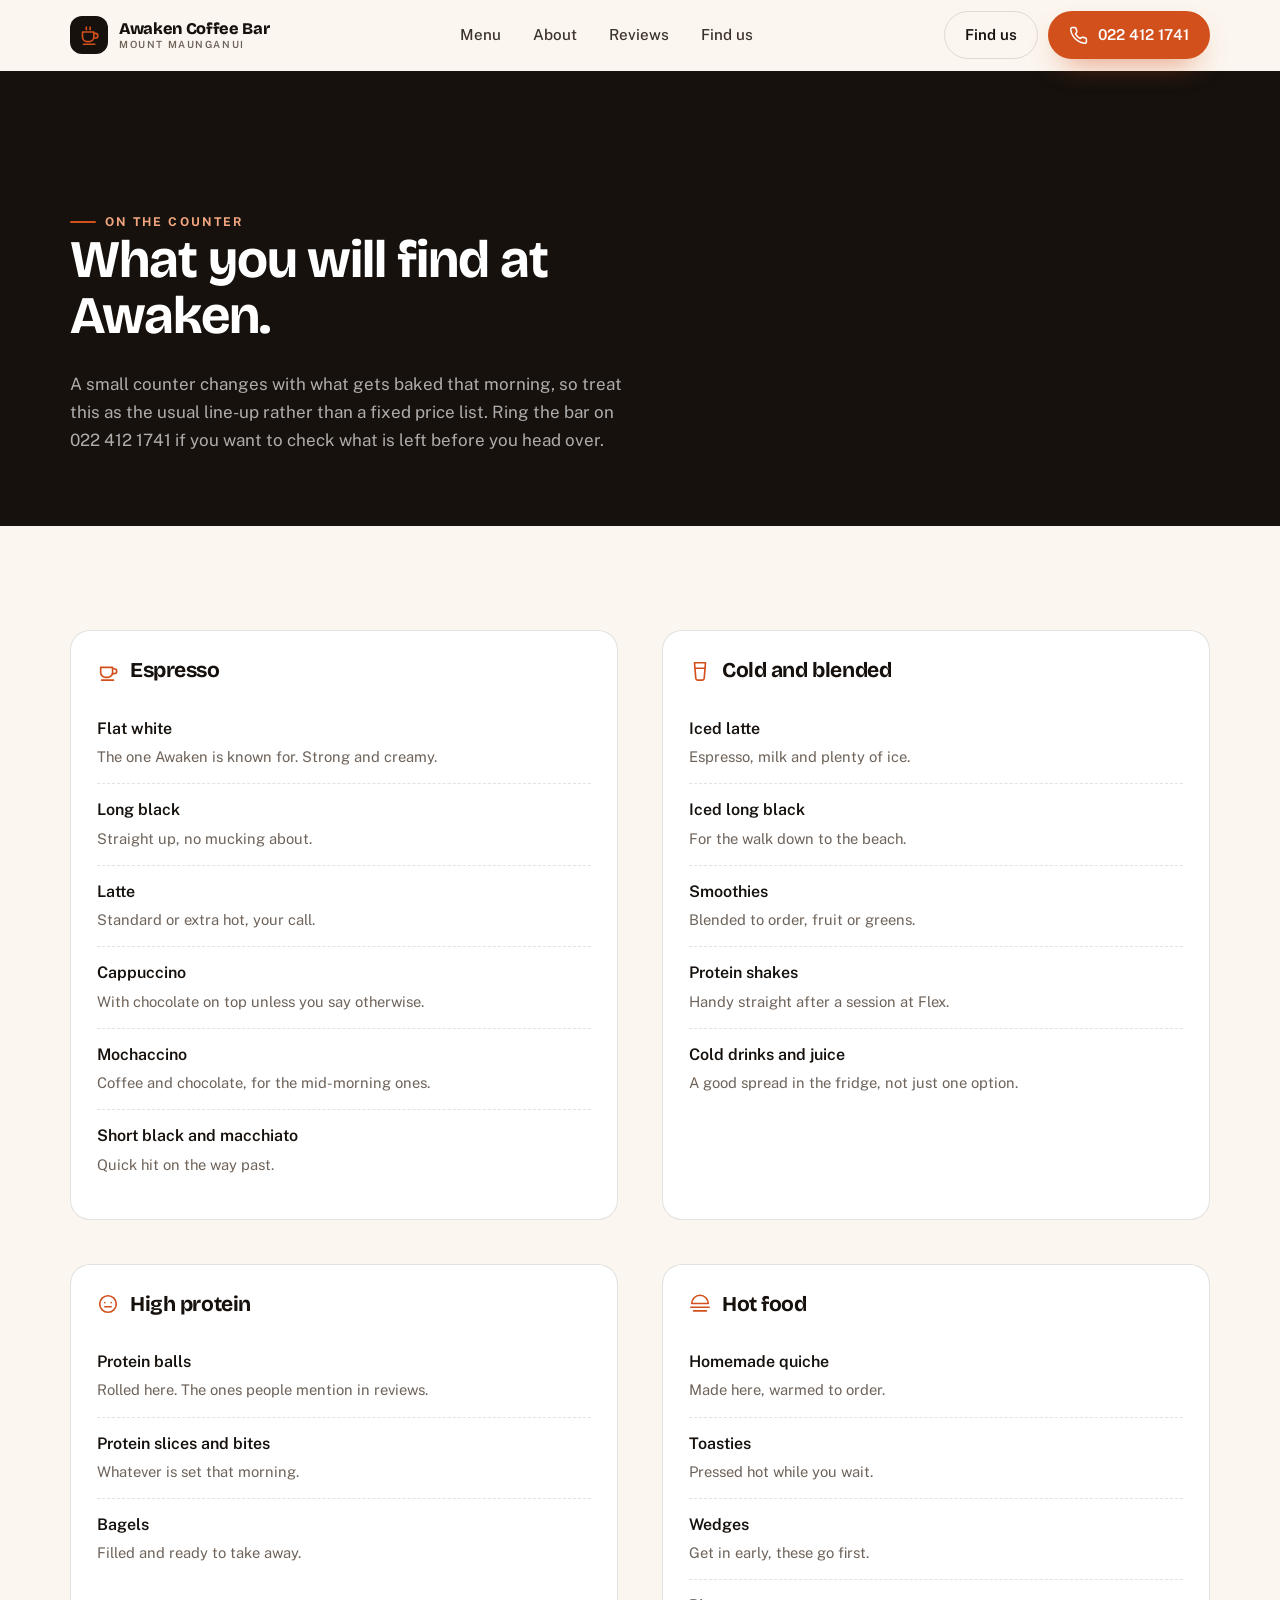
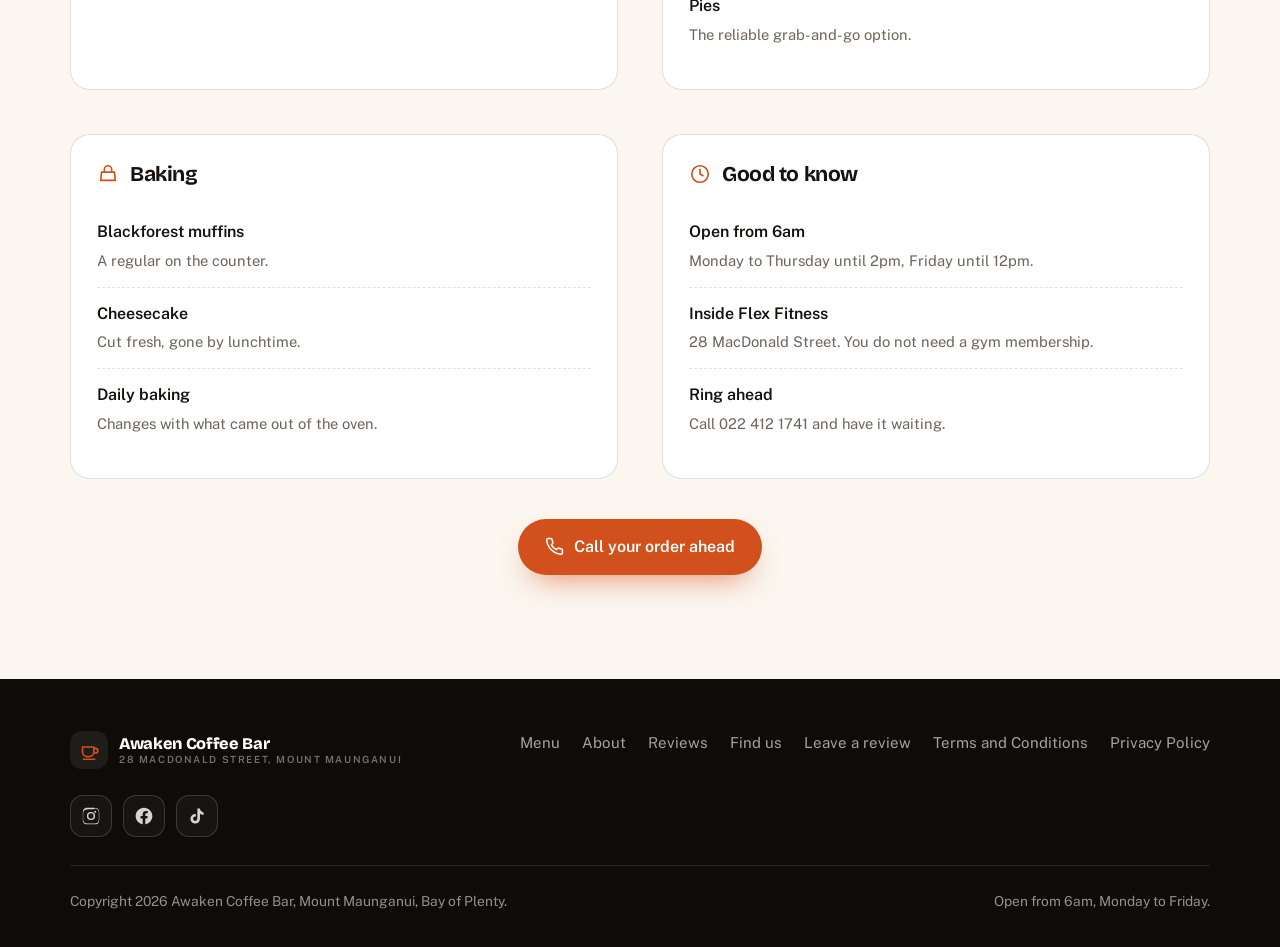
==== menu.html @ 88e91563 "Initial build: Awaken Coffee Bar" ====
<!DOCTYPE html>
<html lang="en-NZ">
<head>
<meta charset="utf-8">
<meta name="viewport" content="width=device-width, initial-scale=1">
<title>Menu | Awaken Coffee Bar, Mount Maunganui</title>
<meta name="description" content="What is on the counter at Awaken Coffee Bar, 28 MacDonald Street, Mount Maunganui. Coffee, cold drinks, smoothies, protein balls, quiche and baking made in-house.">
<meta name="theme-color" content="#16110D">

<meta property="og:type" content="website">
<meta property="og:title" content="Menu | Awaken Coffee Bar, Mount Maunganui">
<meta property="og:description" content="Coffee, cold drinks, smoothies, protein balls, quiche and baking made in-house. Open from 6am weekdays.">
<meta property="og:image" content="https://images.unsplash.com/photo-1442512595331-e89e73853f31?auto=format&fit=crop&w=1200&q=80">

<link rel="icon" href="data:image/svg+xml,%3Csvg xmlns='http://www.w3.org/2000/svg' viewBox='0 0 64 64'%3E%3Crect width='64' height='64' rx='16' fill='%2316110D'/%3E%3Cpath d='M16 24h26v12a11 11 0 0 1-11 11h-4a11 11 0 0 1-11-11V24Zm26 3h4a5 5 0 0 1 0 10h-4M18 54h26' fill='none' stroke='%23D2501C' stroke-width='4' stroke-linecap='round' stroke-linejoin='round'/%3E%3C/svg%3E">
<link rel="preconnect" href="https://fonts.googleapis.com">
<link rel="preconnect" href="https://fonts.gstatic.com" crossorigin>
<link href="https://fonts.googleapis.com/css2?family=Bricolage+Grotesque:opsz,wght@12..96,400;12..96,600;12..96,700;12..96,800&family=Public+Sans:wght@400;500;600;700&display=swap" rel="stylesheet">
<link rel="stylesheet" href="assets/styles.css">
<noscript><style>#intro{display:none !important;}.rv{opacity:1 !important;transform:none !important;}</style></noscript>
</head>
<body>

<div id="intro"><div class="intro-mark">Awaken <span>Coffee Bar</span><small>The counter</small></div></div>

<header class="nav">
  <div class="wrap nav-in">
    <a class="brand" href="index.html" aria-label="Awaken Coffee Bar home">
      <span class="brand-dot" aria-hidden="true">
        <svg viewBox="0 0 24 24" fill="none" stroke="currentColor" stroke-width="1.9" stroke-linecap="round" stroke-linejoin="round"><path d="M4 8h13v5.5A5.5 5.5 0 0 1 11.5 19h-2A5.5 5.5 0 0 1 4 13.5V8Z"/><path d="M17 9.5h1.8a2.7 2.7 0 0 1 0 5.4H17"/><path d="M5 22h13"/><path d="M8.5 2.5c-.8 1 0 1.9 0 2.9"/><path d="M12.8 2.5c-.8 1 0 1.9 0 2.9"/></svg>
      </span>
      <span class="brand-txt">Awaken Coffee Bar<small>Mount Maunganui</small></span>
    </a>
    <nav class="nav-links" aria-label="Primary">
      <a href="index.html#menu">Menu</a>
      <a href="index.html#about">About</a>
      <a href="index.html#reviews">Reviews</a>
      <a href="index.html#find-us">Find us</a>
    </nav>
    <div class="nav-cta">
      <a class="btn btn-ghost" href="index.html#find-us">Find us</a>
      <a class="btn btn-primary" href="tel:+64224121741">
        <svg viewBox="0 0 24 24" fill="none" stroke="currentColor" stroke-width="1.9" stroke-linecap="round" stroke-linejoin="round" aria-hidden="true"><path d="M22 16.9v3a2 2 0 0 1-2.2 2 19.8 19.8 0 0 1-8.6-3.1 19.5 19.5 0 0 1-6-6A19.8 19.8 0 0 1 2.1 4.2 2 2 0 0 1 4.1 2h3a2 2 0 0 1 2 1.7c.1 1 .4 1.9.7 2.8a2 2 0 0 1-.5 2.1L8.1 9.9a16 16 0 0 0 6 6l1.3-1.2a2 2 0 0 1 2.1-.5c.9.3 1.8.6 2.8.7a2 2 0 0 1 1.7 2Z"/></svg>
        022 412 1741
      </a>
      <button class="burger" aria-label="Open menu" aria-expanded="false">
        <svg viewBox="0 0 24 24" fill="none" stroke="currentColor" stroke-width="2" stroke-linecap="round" aria-hidden="true"><path d="M4 7h16M4 12h16M4 17h16"/></svg>
      </button>
    </div>
  </div>
  <div class="mobile-menu">
    <ul>
      <li><a href="index.html#menu">Menu</a></li>
      <li><a href="index.html#about">About Awaken</a></li>
      <li><a href="index.html#reviews">Google reviews</a></li>
      <li><a href="index.html#find-us">Find us</a></li>
      <li><a href="tel:+64224121741">Call 022 412 1741</a></li>
    </ul>
  </div>
</header>

<section class="page-head">
  <div class="wrap">
    <p class="eyebrow" style="color:#F0A57F;">On the counter</p>
    <h1>What you will find at Awaken.</h1>
    <p>A small counter changes with what gets baked that morning, so treat this as the usual line-up rather than a fixed price list. Ring the bar on 022 412 1741 if you want to check what is left before you head over.</p>
  </div>
</section>

<section class="band-bone">
  <div class="wrap">
    <div class="menu-groups">

      <div class="menu-group rv">
        <h3>
          <svg viewBox="0 0 24 24" fill="none" stroke="currentColor" stroke-width="1.8" stroke-linecap="round" stroke-linejoin="round" aria-hidden="true"><path d="M4 8h13v5.5A5.5 5.5 0 0 1 11.5 19h-2A5.5 5.5 0 0 1 4 13.5V8Z"/><path d="M17 9.5h1.8a2.7 2.7 0 0 1 0 5.4H17"/><path d="M5 22h13"/></svg>
          Espresso
        </h3>
        <ul class="menu-list">
          <li><strong>Flat white</strong><span>The one Awaken is known for. Strong and creamy.</span></li>
          <li><strong>Long black</strong><span>Straight up, no mucking about.</span></li>
          <li><strong>Latte</strong><span>Standard or extra hot, your call.</span></li>
          <li><strong>Cappuccino</strong><span>With chocolate on top unless you say otherwise.</span></li>
          <li><strong>Mochaccino</strong><span>Coffee and chocolate, for the mid-morning ones.</span></li>
          <li><strong>Short black and macchiato</strong><span>Quick hit on the way past.</span></li>
        </ul>
      </div>

      <div class="menu-group rv">
        <h3>
          <svg viewBox="0 0 24 24" fill="none" stroke="currentColor" stroke-width="1.8" stroke-linecap="round" stroke-linejoin="round" aria-hidden="true"><path d="M6 3h12l-1.4 17a2 2 0 0 1-2 1.9h-5.2a2 2 0 0 1-2-1.9L6 3Z"/><path d="M6.6 9h10.8"/></svg>
          Cold and blended
        </h3>
        <ul class="menu-list">
          <li><strong>Iced latte</strong><span>Espresso, milk and plenty of ice.</span></li>
          <li><strong>Iced long black</strong><span>For the walk down to the beach.</span></li>
          <li><strong>Smoothies</strong><span>Blended to order, fruit or greens.</span></li>
          <li><strong>Protein shakes</strong><span>Handy straight after a session at Flex.</span></li>
          <li><strong>Cold drinks and juice</strong><span>A good spread in the fridge, not just one option.</span></li>
        </ul>
      </div>

      <div class="menu-group rv">
        <h3>
          <svg viewBox="0 0 24 24" fill="none" stroke="currentColor" stroke-width="1.8" stroke-linecap="round" stroke-linejoin="round" aria-hidden="true"><circle cx="12" cy="12" r="9"/><path d="M8.5 10.5h.01M15.5 10.5h.01M8.5 15h7"/></svg>
          High protein
        </h3>
        <ul class="menu-list">
          <li><strong>Protein balls</strong><span>Rolled here. The ones people mention in reviews.</span></li>
          <li><strong>Protein slices and bites</strong><span>Whatever is set that morning.</span></li>
          <li><strong>Bagels</strong><span>Filled and ready to take away.</span></li>
        </ul>
      </div>

      <div class="menu-group rv">
        <h3>
          <svg viewBox="0 0 24 24" fill="none" stroke="currentColor" stroke-width="1.8" stroke-linecap="round" stroke-linejoin="round" aria-hidden="true"><path d="M3 11.5a9 9 0 0 1 18 0Z"/><path d="M2 15.5h20M5 19.5h14"/></svg>
          Hot food
        </h3>
        <ul class="menu-list">
          <li><strong>Homemade quiche</strong><span>Made here, warmed to order.</span></li>
          <li><strong>Toasties</strong><span>Pressed hot while you wait.</span></li>
          <li><strong>Wedges</strong><span>Get in early, these go first.</span></li>
          <li><strong>Pies</strong><span>The reliable grab-and-go option.</span></li>
        </ul>
      </div>

      <div class="menu-group rv">
        <h3>
          <svg viewBox="0 0 24 24" fill="none" stroke="currentColor" stroke-width="1.8" stroke-linecap="round" stroke-linejoin="round" aria-hidden="true"><path d="M4 19h16l-1-9H5l-1 9Z"/><path d="M8 10V7a4 4 0 0 1 8 0v3"/></svg>
          Baking
        </h3>
        <ul class="menu-list">
          <li><strong>Blackforest muffins</strong><span>A regular on the counter.</span></li>
          <li><strong>Cheesecake</strong><span>Cut fresh, gone by lunchtime.</span></li>
          <li><strong>Daily baking</strong><span>Changes with what came out of the oven.</span></li>
        </ul>
      </div>

      <div class="menu-group rv">
        <h3>
          <svg viewBox="0 0 24 24" fill="none" stroke="currentColor" stroke-width="1.8" stroke-linecap="round" stroke-linejoin="round" aria-hidden="true"><circle cx="12" cy="12" r="9"/><path d="M12 7v5l3.2 1.9"/></svg>
          Good to know
        </h3>
        <ul class="menu-list">
          <li><strong>Open from 6am</strong><span>Monday to Thursday until 2pm, Friday until 12pm.</span></li>
          <li><strong>Inside Flex Fitness</strong><span>28 MacDonald Street. You do not need a gym membership.</span></li>
          <li><strong>Ring ahead</strong><span>Call 022 412 1741 and have it waiting.</span></li>
        </ul>
      </div>

    </div>

    <div class="rev-more rv" style="margin-top:40px;gap:12px;flex-wrap:wrap;">
      <a class="btn btn-primary" href="tel:+64224121741">
        <svg viewBox="0 0 24 24" fill="none" stroke="currentColor" stroke-width="1.9" stroke-linecap="round" stroke-linejoin="round" aria-hidden="true"><path d="M22 16.9v3a2 2 0 0 1-2.2 2 19.8 19.8 0 0 1-8.6-3.1 19.5 19.5 0 0 1-6-6A19.8 19.8 0 0 1 2.1 4.2 2 2 0 0 1 4.1 2h3a2 2 0 0 1 2 1.7c.1 1 .4 1.9.7 2.8a2 2 0 0 1-.5 2.1L8.1 9.9a16 16 0 0 0 6 6l1.3-1.2a2 2 0 0 1 2.1-.5c.9.3 1.8.6 2.8.7a2 2 0 0 1 1.7 2Z"/></svg>
        Call your order ahead
      </a>
    </div>
  </div>
</section>

<footer class="foot">
  <div class="wrap">
    <div class="foot-top">
      <a class="brand" href="index.html">
        <span class="brand-dot" style="background:rgba(255,255,255,.07);" aria-hidden="true">
          <svg viewBox="0 0 24 24" fill="none" stroke="currentColor" stroke-width="1.9" stroke-linecap="round" stroke-linejoin="round"><path d="M4 8h13v5.5A5.5 5.5 0 0 1 11.5 19h-2A5.5 5.5 0 0 1 4 13.5V8Z"/><path d="M17 9.5h1.8a2.7 2.7 0 0 1 0 5.4H17"/><path d="M5 22h13"/></svg>
        </span>
        <span class="brand-txt">Awaken Coffee Bar<small>28 MacDonald Street, Mount Maunganui</small></span>
      </a>
      <nav class="foot-links" aria-label="Footer">
        <a href="index.html#menu">Menu</a>
        <a href="index.html#about">About</a>
        <a href="index.html#reviews">Reviews</a>
        <a href="index.html#find-us">Find us</a>
        <a href="https://search.google.com/local/writereview?placeid=ChIJcR1dC3DZbW0RlMDlcSZtqz4" target="_blank" rel="noopener">Leave a review</a>
        <a href="terms.html">Terms and Conditions</a>
        <a href="privacy.html">Privacy Policy</a>
      </nav>
      <div class="socials">
        <a href="https://www.instagram.com/awakencoffee_mount/" target="_blank" rel="noopener" aria-label="Awaken Coffee on Instagram">
          <svg viewBox="0 0 24 24" fill="currentColor" aria-hidden="true"><path d="M12 2.2c3.2 0 3.6 0 4.9.07 1.2.05 1.8.25 2.2.42.6.22 1 .48 1.4.9.4.4.7.8.9 1.4.2.4.4 1 .4 2.2.1 1.3.1 1.7.1 4.9s0 3.6-.1 4.9c0 1.2-.2 1.8-.4 2.2-.2.6-.5 1-.9 1.4-.4.4-.8.7-1.4.9-.4.2-1 .4-2.2.4-1.3.1-1.7.1-4.9.1s-3.6 0-4.9-.1c-1.2 0-1.8-.2-2.2-.4-.6-.2-1-.5-1.4-.9-.4-.4-.7-.8-.9-1.4-.2-.4-.4-1-.4-2.2C2.2 15.6 2.2 15.2 2.2 12s0-3.6.1-4.9c0-1.2.2-1.8.4-2.2.2-.6.5-1 .9-1.4.4-.4.8-.7 1.4-.9.4-.2 1-.4 2.2-.4C8.4 2.2 8.8 2.2 12 2.2Zm0 1.8c-3.1 0-3.5 0-4.7.07-1.1.05-1.7.24-2.1.4-.5.2-.9.44-1.3.84-.4.4-.64.8-.84 1.3-.16.4-.35 1-.4 2.1C2.6 8.9 2.6 9.3 2.6 12s0 3.1.06 4.3c.05 1.1.24 1.7.4 2.1.2.5.44.9.84 1.3.4.4.8.64 1.3.84.4.16 1 .35 2.1.4 1.2.06 1.6.06 4.7.06s3.5 0 4.7-.06c1.1-.05 1.7-.24 2.1-.4.5-.2.9-.44 1.3-.84.4-.4.64-.8.84-1.3.16-.4.35-1 .4-2.1.06-1.2.06-1.6.06-4.3s0-3.1-.06-4.3c-.05-1.1-.24-1.7-.4-2.1-.2-.5-.44-.9-.84-1.3-.4-.4-.8-.64-1.3-.84-.4-.16-1-.35-2.1-.4C15.5 4 15.1 4 12 4Zm0 3.1a4.9 4.9 0 1 1 0 9.8 4.9 4.9 0 0 1 0-9.8Zm0 8.08a3.18 3.18 0 1 0 0-6.36 3.18 3.18 0 0 0 0 6.36Zm6.24-8.28a1.14 1.14 0 1 1-2.28 0 1.14 1.14 0 0 1 2.28 0Z"/></svg>
        </a>
        <a href="https://www.facebook.com/awakencoffeecart/" target="_blank" rel="noopener" aria-label="Awaken Coffee on Facebook">
          <svg viewBox="0 0 24 24" fill="currentColor" aria-hidden="true"><path d="M22 12.06C22 6.5 17.52 2 12 2S2 6.5 2 12.06c0 5 3.66 9.15 8.44 9.94v-7.03H7.9v-2.9h2.54V9.85c0-2.52 1.5-3.91 3.77-3.91 1.1 0 2.24.2 2.24.2v2.46h-1.26c-1.24 0-1.63.78-1.63 1.57v1.89h2.78l-.45 2.9h-2.33V22c4.78-.79 8.44-4.94 8.44-9.94Z"/></svg>
        </a>
        <a href="https://www.tiktok.com/search?q=Awaken%20Coffee%20Mount%20Maunganui" target="_blank" rel="noopener" aria-label="Search Awaken Coffee on TikTok">
          <svg viewBox="0 0 24 24" fill="currentColor" aria-hidden="true"><path d="M16.6 5.82A4.28 4.28 0 0 1 15.54 3h-3.1v12.4a2.59 2.59 0 0 1-2.6 2.5 2.6 2.6 0 0 1 0-5.2c.27 0 .53.04.78.12v-3.16a5.72 5.72 0 0 0-.78-.05 5.72 5.72 0 1 0 5.72 5.72V9.4a7.35 7.35 0 0 0 4.3 1.38V7.68a4.28 4.28 0 0 1-3.26-1.86Z"/></svg>
        </a>
      </div>
    </div>
    <div class="foot-bot">
      <p>Copyright <span data-year>2026</span> Awaken Coffee Bar, Mount Maunganui, Bay of Plenty.</p>
      <p>Open from 6am, Monday to Friday.</p>
    </div>
  </div>
</footer>

<script src="assets/site.js" defer></script>
</body>
</html>
---- assets/styles.css ----
/* Awaken Coffee Bar - Mount Maunganui
   Archetype: Fresh  |  Type: Bricolage Grotesque + Public Sans */

:root{
  --ink:#16110D;
  --ink-soft:#3B322B;
  --muted:#6E635A;
  --bone:#FBF6EF;
  --bone-deep:#F3EAE0;
  --white:#FFFFFF;
  --line:rgba(22,17,13,.12);
  --accent:#D2501C;
  --accent-deep:#B44115;
  --accent-wash:rgba(210,80,28,.10);
  --radius:20px;
  --radius-sm:14px;
  --radius-lg:28px;
  --shadow:0 18px 44px -26px rgba(22,17,13,.45);
  --shadow-lift:0 26px 60px -28px rgba(22,17,13,.55);
  --maxw:1180px;
  --ease:cubic-bezier(.2,.7,.25,1);
}

*,*::before,*::after{box-sizing:border-box;}

/* overflow-x:clip (not hidden) so position:sticky on the nav keeps working */
html{-webkit-text-size-adjust:100%;scroll-behavior:smooth;overflow-x:clip;}

body{
  margin:0;
  background:var(--bone);
  color:var(--ink-soft);
  font-family:"Public Sans",-apple-system,BlinkMacSystemFont,"Segoe UI",sans-serif;
  font-size:17px;
  line-height:1.65;
  overflow-x:clip;
  -webkit-font-smoothing:antialiased;
}

img{
  max-width:100%;
  height:auto;
  display:block;
  image-orientation:from-image;
  filter:saturate(.92) contrast(1.06);
}

h1,h2,h3,h4{
  font-family:"Bricolage Grotesque","Public Sans",sans-serif;
  color:var(--ink);
  font-weight:700;
  line-height:1.06;
  letter-spacing:-.02em;
  margin:0 0 .5em;
}

h1{font-size:clamp(2.05rem,7.4vw,4.15rem);}
h2{font-size:clamp(1.72rem,4.6vw,2.85rem);}
h3{font-size:clamp(1.12rem,2.4vw,1.32rem);}

p{margin:0 0 1.05em;}
a{color:inherit;}

.wrap{width:100%;max-width:var(--maxw);margin:0 auto;padding:0 20px;}

.eyebrow{
  display:inline-flex;align-items:center;gap:9px;
  font-family:"Public Sans",sans-serif;
  font-size:.76rem;font-weight:700;letter-spacing:.17em;text-transform:uppercase;
  color:var(--accent);margin:0 0 16px;
}
.eyebrow::before{content:"";width:26px;height:2px;background:var(--accent);border-radius:2px;flex:none;}

section{padding:clamp(58px,9vw,104px) 0;position:relative;}
.band-bone{background:var(--bone);}
.band-white{background:var(--white);}
.band-deep{background:var(--bone-deep);}
.band-dark{background:var(--ink);color:rgba(255,255,255,.78);}
.band-dark h2,.band-dark h3{color:#fff;}

/* ---------- buttons ---------- */
.btn{
  display:inline-flex;align-items:center;justify-content:center;gap:10px;
  min-height:52px;padding:14px 26px;
  border-radius:999px;border:1.5px solid transparent;
  font-family:"Public Sans",sans-serif;font-size:1rem;font-weight:600;
  text-decoration:none;cursor:pointer;
  transition:transform .25s var(--ease),background .25s var(--ease),box-shadow .25s var(--ease),color .25s var(--ease);
}
.btn svg{width:19px;height:19px;flex:none;}
.btn-primary{background:var(--accent);color:#fff;box-shadow:0 14px 30px -14px rgba(210,80,28,.75);}
.btn-primary:hover{background:var(--accent-deep);transform:translateY(-2px);}
.btn-dark{background:var(--ink);color:#fff;}
.btn-dark:hover{background:#241b15;transform:translateY(-2px);}
.btn-ghost{background:transparent;border-color:var(--line);color:var(--ink);}
.btn-ghost:hover{border-color:var(--ink);transform:translateY(-2px);}
.btn-glass{background:rgba(255,255,255,.14);color:#fff;border-color:rgba(255,255,255,.34);backdrop-filter:blur(8px);-webkit-backdrop-filter:blur(8px);}
.btn-glass:hover{background:rgba(255,255,255,.24);transform:translateY(-2px);}
.btn-lg{min-height:60px;padding:17px 32px;font-size:1.05rem;}
.contact-btns .btn{width:100%;}

/* ---------- intro overlay ---------- */
#intro{
  position:fixed;inset:0;z-index:999;
  background:var(--ink);
  display:flex;align-items:center;justify-content:center;
  transition:opacity .7s var(--ease),visibility .7s;
}
#intro.gone{opacity:0;visibility:hidden;}
.intro-mark{
  font-family:"Bricolage Grotesque",sans-serif;
  font-size:clamp(1.5rem,5vw,2.5rem);font-weight:800;letter-spacing:-.03em;
  color:#fff;text-align:center;
  animation:introUp .9s var(--ease) both;
}
.intro-mark span{color:var(--accent);}
.intro-mark small{
  display:block;margin-top:12px;
  font-family:"Public Sans",sans-serif;font-size:.72rem;font-weight:600;
  letter-spacing:.28em;text-transform:uppercase;color:rgba(255,255,255,.5);
}
@keyframes introUp{from{opacity:0;transform:translateY(14px);}to{opacity:1;transform:none;}}

/* ---------- nav ---------- */
.nav{
  position:sticky;top:0;z-index:60;
  background:rgba(251,246,239,.86);
  backdrop-filter:blur(14px);-webkit-backdrop-filter:blur(14px);
  border-bottom:1px solid transparent;
  transition:border-color .3s var(--ease),background .3s var(--ease);
}
.nav.stuck{border-bottom-color:var(--line);background:rgba(251,246,239,.95);}
.nav-in{display:flex;align-items:center;justify-content:space-between;gap:14px;min-height:70px;}
.brand{display:flex;align-items:center;gap:11px;text-decoration:none;flex:0 1 auto;min-width:0;}
.brand-dot{
  width:38px;height:38px;border-radius:12px;flex:none;
  background:var(--ink);display:grid;place-items:center;color:var(--accent);
}
.brand-dot svg{width:21px;height:21px;}
.brand-txt{font-family:"Bricolage Grotesque",sans-serif;font-weight:800;font-size:1.02rem;letter-spacing:-.02em;color:var(--ink);line-height:1.15;}
.brand-txt small{display:block;font-family:"Public Sans",sans-serif;font-size:.62rem;font-weight:600;letter-spacing:.16em;text-transform:uppercase;color:var(--muted);}

.nav-links{display:flex;align-items:center;gap:6px;}
.nav-links a{
  text-decoration:none;color:var(--ink-soft);font-size:.95rem;font-weight:500;
  padding:10px 13px;border-radius:999px;transition:color .2s,background .2s;
}
.nav-links a:hover{color:var(--accent);background:var(--accent-wash);}
.nav-cta{display:flex;align-items:center;gap:10px;}
.nav-cta .btn{min-height:46px;padding:11px 20px;font-size:.94rem;}

.burger{
  display:none;width:46px;height:46px;flex:none;
  border:1px solid var(--line);background:transparent;border-radius:12px;
  align-items:center;justify-content:center;cursor:pointer;color:var(--ink);
}
.burger svg{width:20px;height:20px;}
.mobile-menu{display:none;}

/* ---------- hero ---------- */
.hero{
  position:relative;
  background:#16110D;
  min-height:clamp(600px,94svh,860px);
  display:flex;align-items:flex-end;
  overflow:hidden;
}
.hero-slides{position:absolute;inset:0;}
.hero-slide{
  position:absolute;inset:0;opacity:0;
  transition:opacity 1.5s var(--ease);
  transform:scale(1.04);
}
.hero-slide.on{opacity:1;}
.hero-slide img{width:100%;height:100%;object-fit:cover;filter:saturate(.85) contrast(1.08);}
.hero-scrim{
  position:absolute;inset:0;
  background:linear-gradient(180deg,rgba(22,17,13,.62) 0%,rgba(22,17,13,.46) 38%,rgba(22,17,13,.86) 100%);
}
.hero-in{position:relative;z-index:2;width:100%;padding:120px 0 clamp(40px,6vw,68px);}
.hero .eyebrow{color:#F0A57F;}
.hero .eyebrow::before{background:#F0A57F;}
.hero h1{color:#fff;max-width:15ch;text-shadow:0 2px 30px rgba(0,0,0,.32);}
.hero h1 em{font-style:normal;color:#F2A075;}
.hero-sub{
  color:rgba(255,255,255,.86);font-size:clamp(1rem,2.1vw,1.16rem);
  max-width:52ch;margin-bottom:26px;
}
.hero-ctas{display:flex;flex-wrap:wrap;gap:12px;margin-bottom:26px;}

.hero-quote{
  max-width:520px;
  background:rgba(255,255,255,.10);
  border:1px solid rgba(255,255,255,.24);
  backdrop-filter:blur(14px);-webkit-backdrop-filter:blur(14px);
  border-radius:var(--radius);
  padding:18px 20px;
  min-height:132px;
}
.hero-quote .stars{display:flex;gap:3px;margin-bottom:9px;}
.hero-quote .stars svg{width:15px;height:15px;color:#F5B24A;}
.hq-text{
  color:#fff;font-size:.98rem;line-height:1.55;margin:0 0 9px;
  transition:opacity .55s var(--ease),transform .55s var(--ease);
}
.hq-name{
  color:rgba(255,255,255,.68);font-size:.79rem;font-weight:600;
  letter-spacing:.12em;text-transform:uppercase;margin:0;
  transition:opacity .55s var(--ease);
}
.hero-quote.fade .hq-text,.hero-quote.fade .hq-name{opacity:0;transform:translateY(6px);}

.hero-scroll{
  position:absolute;right:20px;bottom:26px;z-index:2;
  display:flex;align-items:center;gap:9px;
  color:rgba(255,255,255,.6);font-size:.72rem;font-weight:600;
  letter-spacing:.2em;text-transform:uppercase;text-decoration:none;
}
.hero-scroll svg{width:16px;height:16px;animation:bob 2.2s var(--ease) infinite;}
@keyframes bob{0%,100%{transform:translateY(0);}50%{transform:translateY(5px);}}

/* ---------- section head ---------- */
.sec-head{max-width:640px;margin-bottom:clamp(30px,4.5vw,50px);}
.sec-head.center{margin-left:auto;margin-right:auto;text-align:center;}
.sec-head.center .eyebrow{justify-content:center;}
.sec-head p{color:var(--muted);font-size:1.04rem;margin-bottom:0;}

/* ---------- menu cards ---------- */
.cards{display:grid;grid-template-columns:repeat(3,1fr);gap:22px;}
.card{
  background:var(--white);border:1px solid var(--line);border-radius:var(--radius);
  overflow:hidden;display:flex;flex-direction:column;
  transition:transform .35s var(--ease),box-shadow .35s var(--ease),border-color .35s var(--ease);
}
.card:hover{transform:translateY(-5px);box-shadow:var(--shadow-lift);border-color:rgba(210,80,28,.35);}
.card-img{position:relative;aspect-ratio:4/3;overflow:hidden;background:var(--bone-deep);}
.card-img img{width:100%;height:100%;object-fit:cover;transition:transform .7s var(--ease);}
.card:hover .card-img img{transform:scale(1.06);}
.card-body{padding:22px 22px 26px;}
.card-body h3{margin-bottom:.45em;}
.card-body p{color:var(--muted);font-size:.96rem;margin-bottom:0;}
.card-tag{
  position:absolute;left:14px;top:14px;z-index:2;
  background:rgba(22,17,13,.78);color:#fff;
  backdrop-filter:blur(6px);-webkit-backdrop-filter:blur(6px);
  font-size:.68rem;font-weight:700;letter-spacing:.14em;text-transform:uppercase;
  padding:7px 12px;border-radius:999px;
}

/* ---------- about ---------- */
.split{display:grid;grid-template-columns:1fr 1fr;gap:clamp(28px,5vw,64px);align-items:center;}
.about-media{position:relative;}
.about-media img{width:100%;aspect-ratio:4/3;object-fit:cover;border-radius:var(--radius-lg);}
.corner-tag{
  position:absolute;right:-6px;bottom:-18px;
  background:var(--accent);color:#fff;border-radius:var(--radius-sm);
  padding:16px 20px;box-shadow:var(--shadow);max-width:200px;
}
.corner-tag strong{display:block;font-family:"Bricolage Grotesque",sans-serif;font-size:1.35rem;line-height:1;margin-bottom:5px;}
.corner-tag span{font-size:.78rem;font-weight:600;letter-spacing:.06em;opacity:.92;line-height:1.35;display:block;}

.checks{list-style:none;padding:0;margin:24px 0 28px;display:grid;gap:13px;}
.checks li{display:flex;gap:12px;align-items:flex-start;font-size:1rem;color:var(--ink-soft);}
.checks svg{width:21px;height:21px;flex:none;color:var(--accent);margin-top:2px;}
.checks strong{color:var(--ink);font-weight:600;}

/* ---------- gallery (masonry, natural ratios) ---------- */
.masonry{column-count:3;column-gap:18px;}
.masonry img{
  width:100%;height:auto;display:block;
  border-radius:var(--radius);margin:0 0 18px;
  break-inside:avoid;-webkit-column-break-inside:avoid;
  transition:transform .5s var(--ease);
}
.masonry img:hover{transform:translateY(-4px);}

/* ---------- crew ---------- */
.crew{display:grid;grid-template-columns:repeat(3,1fr);gap:20px;}
.crew-card{
  background:var(--white);border:1px solid var(--line);border-radius:var(--radius);
  padding:28px 24px;text-align:center;
  transition:transform .35s var(--ease),box-shadow .35s var(--ease);
}
.crew-card:hover{transform:translateY(-4px);box-shadow:var(--shadow);}
.avatar{
  width:74px;height:74px;margin:0 auto 18px;border-radius:50%;
  background:var(--ink);color:#fff;display:grid;place-items:center;
  font-family:"Bricolage Grotesque",sans-serif;font-weight:700;font-size:1.42rem;letter-spacing:.02em;
  box-shadow:0 0 0 3px var(--bone),0 0 0 5px var(--accent);
}
.crew-card h3{margin-bottom:.3em;}
.crew-role{
  display:block;font-size:.74rem;font-weight:700;letter-spacing:.16em;
  text-transform:uppercase;color:var(--accent);margin-bottom:12px;
}
.crew-card p{color:var(--muted);font-size:.95rem;margin-bottom:0;}
.badge{
  display:inline-block;background:var(--accent-wash);color:var(--accent-deep);
  font-size:.7rem;font-weight:700;letter-spacing:.14em;text-transform:uppercase;
  padding:6px 13px;border-radius:999px;margin-bottom:16px;
}

/* ---------- reviews ---------- */
.rev-top{display:flex;flex-wrap:wrap;align-items:flex-end;justify-content:space-between;gap:20px;margin-bottom:34px;}
.rev-score{display:flex;align-items:center;gap:14px;}
.rev-score .big{font-family:"Bricolage Grotesque",sans-serif;font-size:2.9rem;font-weight:800;color:var(--ink);line-height:1;}
.stars{display:flex;gap:3px;}
.stars svg{width:17px;height:17px;color:#F5B24A;}
.rev-score small{display:block;color:var(--muted);font-size:.88rem;margin-top:5px;}
.reviews{display:grid;grid-template-columns:repeat(3,1fr);gap:20px;}
.review{
  background:var(--white);border:1px solid var(--line);border-radius:var(--radius);
  padding:26px 24px;display:flex;flex-direction:column;
  transition:transform .35s var(--ease),box-shadow .35s var(--ease);
}
.review:hover{transform:translateY(-4px);box-shadow:var(--shadow);}
.review .stars{margin-bottom:14px;}
.review p{color:var(--ink-soft);font-size:.97rem;margin-bottom:18px;flex:1;}
.review footer{display:flex;align-items:center;gap:11px;border-top:1px solid var(--line);padding-top:15px;}
.rev-av{
  width:38px;height:38px;border-radius:50%;flex:none;
  background:var(--accent-wash);color:var(--accent-deep);
  display:grid;place-items:center;font-weight:700;font-size:.86rem;
}
.rev-meta strong{display:block;color:var(--ink);font-size:.93rem;font-weight:600;line-height:1.3;}
.rev-meta span{color:var(--muted);font-size:.79rem;}
.rev-more{margin-top:30px;display:flex;justify-content:center;}

/* ---------- leave a review banner ---------- */
.leave{background:var(--ink);}
.leave h2,.leave h3{color:#fff;}
.leave-in{
  display:flex;flex-wrap:wrap;align-items:center;justify-content:space-between;
  gap:26px;
}
.leave h2{margin-bottom:.35em;max-width:18ch;}
.leave p{color:rgba(255,255,255,.65);margin-bottom:0;max-width:46ch;}
.leave-glyph{
  width:54px;height:54px;border-radius:16px;background:rgba(210,80,28,.18);
  color:var(--accent);display:grid;place-items:center;margin-bottom:20px;
}
.leave-glyph svg{width:26px;height:26px;}

/* ---------- contact ---------- */
.contact{background:var(--ink);color:rgba(255,255,255,.74);}
.contact h2{color:#fff;}
.contact .eyebrow{color:#F0A57F;}
.contact .eyebrow::before{background:#F0A57F;}
.contact-grid{display:grid;grid-template-columns:1.05fr .95fr;gap:clamp(30px,5vw,64px);align-items:start;}
.info-rows{list-style:none;padding:0;margin:26px 0 0;display:grid;gap:4px;}
.info-rows li{display:flex;gap:15px;align-items:flex-start;padding:15px 0;border-bottom:1px solid rgba(255,255,255,.10);}
.info-rows li:last-child{border-bottom:0;}
.info-ic{
  width:42px;height:42px;flex:none;border-radius:12px;
  background:rgba(255,255,255,.07);color:#F2A075;display:grid;place-items:center;
}
.info-ic svg{width:19px;height:19px;}
.info-rows strong{display:block;color:#fff;font-size:.74rem;font-weight:700;letter-spacing:.15em;text-transform:uppercase;margin-bottom:4px;}
.info-rows a,.info-rows span{color:rgba(255,255,255,.8);text-decoration:none;font-size:1rem;line-height:1.5;}
.info-rows a:hover{color:#F2A075;}
.hours-line{display:flex;justify-content:space-between;gap:16px;max-width:290px;font-size:.97rem;color:rgba(255,255,255,.8);}
.hours-line span:last-child{color:#fff;font-weight:500;}

.contact-panel{
  background:rgba(255,255,255,.05);border:1px solid rgba(255,255,255,.12);
  border-radius:var(--radius-lg);padding:clamp(24px,4vw,34px);
}
.contact-panel h3{color:#fff;margin-bottom:.5em;}
.contact-panel > p{color:rgba(255,255,255,.66);font-size:.98rem;margin-bottom:22px;}
.contact-btns{display:grid;gap:12px;}
.socials{display:flex;gap:11px;margin-top:26px;flex-wrap:wrap;}
.socials a{
  width:46px;height:46px;border-radius:13px;flex:none;
  border:1px solid rgba(255,255,255,.16);background:rgba(255,255,255,.04);
  display:grid;place-items:center;color:rgba(255,255,255,.82);
  transition:background .25s var(--ease),color .25s var(--ease),transform .25s var(--ease),border-color .25s var(--ease);
}
.socials a:hover{background:var(--accent);border-color:var(--accent);color:#fff;transform:translateY(-3px);}
.socials svg{width:20px;height:20px;}
.socials-label{font-size:.74rem;font-weight:700;letter-spacing:.16em;text-transform:uppercase;color:rgba(255,255,255,.45);margin:30px 0 0;}

/* ---------- map ---------- */
.map-sec{background:var(--ink);padding-top:0;}
.map-frame{
  width:100%;border-radius:var(--radius-lg);overflow:hidden;
  border:1px solid rgba(255,255,255,.12);background:#241b15;
  line-height:0;
}
.map-frame iframe{width:100%;height:420px;border:0;display:block;filter:grayscale(.18) contrast(1.02);}

/* ---------- footer ---------- */
.foot{background:#0F0B08;color:rgba(255,255,255,.55);padding:52px 0 34px;}
.foot-top{display:flex;flex-wrap:wrap;gap:26px;justify-content:space-between;align-items:flex-start;padding-bottom:28px;border-bottom:1px solid rgba(255,255,255,.1);}
.foot .brand-txt{color:#fff;}
.foot .brand-txt small{color:rgba(255,255,255,.42);}
.foot-links{display:flex;flex-wrap:wrap;gap:8px 22px;}
.foot-links a{color:rgba(255,255,255,.62);text-decoration:none;font-size:.94rem;}
.foot-links a:hover{color:#F2A075;}
.foot-bot{display:flex;flex-wrap:wrap;gap:14px;justify-content:space-between;align-items:center;padding-top:24px;font-size:.86rem;}
.foot-bot p{margin:0;}
.foot .socials{margin-top:0;}
.foot .socials a{width:42px;height:42px;}

/* ---------- inner pages ---------- */
.page-head{background:var(--ink);padding:clamp(96px,13vw,132px) 0 clamp(48px,7vw,72px);}
.page-head h1{color:#fff;font-size:clamp(2rem,5.6vw,3.3rem);max-width:20ch;}
.page-head p{color:rgba(255,255,255,.66);max-width:56ch;margin-bottom:0;}
.prose{max-width:760px;}
.prose h2{margin-top:2.2em;font-size:clamp(1.3rem,3vw,1.7rem);}
.prose h2:first-child{margin-top:0;}
.prose p,.prose li{color:var(--ink-soft);font-size:1.02rem;}
.prose ul{padding-left:20px;margin-bottom:1.3em;}
.prose li{margin-bottom:.5em;}
.note{
  background:var(--accent-wash);border:1px solid rgba(210,80,28,.24);
  border-radius:var(--radius-sm);padding:18px 20px;font-size:.95rem;color:var(--ink-soft);
}

/* menu page */
.menu-groups{display:grid;grid-template-columns:repeat(2,1fr);gap:clamp(26px,4vw,44px);}
.menu-group{background:var(--white);border:1px solid var(--line);border-radius:var(--radius);padding:28px 26px;}
.menu-group h3{display:flex;align-items:center;gap:11px;margin-bottom:1em;}
.menu-group h3 svg{width:22px;height:22px;color:var(--accent);flex:none;}
.menu-list{list-style:none;padding:0;margin:0;}
.menu-list li{padding:13px 0;border-bottom:1px dashed var(--line);}
.menu-list li:last-child{border-bottom:0;}
.menu-list strong{display:block;color:var(--ink);font-weight:600;font-size:1rem;}
.menu-list span{color:var(--muted);font-size:.92rem;}

/* ---------- reveal ---------- */
.rv{opacity:0;transform:translateY(22px);transition:opacity .8s var(--ease),transform .8s var(--ease);}
.rv.in{opacity:1;transform:none;}

/* ---------- responsive ---------- */
@media (max-width:980px){
  .cards,.crew,.reviews{grid-template-columns:repeat(2,1fr);}
  .masonry{column-count:2;}
  .split,.contact-grid{grid-template-columns:1fr;}
  .about-media{order:-1;}
  .corner-tag{right:14px;bottom:-14px;}
  .menu-groups{grid-template-columns:1fr;}
}

@media (max-width:820px){
  .nav-links{display:none;}
  .nav-cta .btn-ghost{display:none;}
  .burger{display:flex;}
  .mobile-menu{
    display:block;max-height:0;overflow:hidden;
    transition:max-height .45s var(--ease);
    border-top:1px solid transparent;
  }
  .mobile-menu.open{max-height:420px;border-top-color:var(--line);}
  .mobile-menu ul{list-style:none;margin:0;padding:10px 20px 20px;display:grid;gap:2px;}
  .mobile-menu a{
    display:block;text-decoration:none;color:var(--ink);
    font-size:1.05rem;font-weight:500;padding:14px 4px;
    border-bottom:1px solid var(--line);
  }
  .mobile-menu li:last-child a{border-bottom:0;}
}

@media (max-width:680px){
  body{font-size:16px;}
  /* nav must never push the page wider than the phone */
  .nav-in{gap:10px;min-height:64px;}
  .brand-dot{width:34px;height:34px;border-radius:10px;}
  .brand-txt{font-size:.92rem;}
  .nav-cta{gap:8px;}
  .nav-cta .btn-primary{font-size:0;gap:0;padding:0;width:46px;min-width:46px;}
  .nav-cta .btn-primary svg{width:20px;height:20px;}
  .cards,.crew,.reviews{grid-template-columns:1fr;}
  .masonry{column-count:2;column-gap:12px;}
  .masonry img{margin-bottom:12px;border-radius:var(--radius-sm);}
  .hero{min-height:auto;}
  .hero-in{padding:88px 0 40px;}
  .hero h1{max-width:none;font-size:clamp(1.95rem,8.6vw,2.4rem);}
  .hero .eyebrow{font-size:.68rem;letter-spacing:.13em;margin-bottom:12px;}
  .hero-sub{margin-bottom:20px;}
  .hero-ctas{flex-direction:column;align-items:stretch;gap:10px;margin-bottom:20px;}
  .hero-ctas .btn{width:100%;}
  .hero-quote{max-width:none;min-height:auto;}
  .hero-scroll{display:none;}
  .leave-in{flex-direction:column;align-items:flex-start;}
  .leave-in .btn{width:100%;}
  .rev-top{flex-direction:column;align-items:flex-start;}
  .map-frame iframe{height:330px;}
  .foot-bot{flex-direction:column;align-items:flex-start;text-align:left;}
  .about-media img{border-radius:var(--radius);}
  .corner-tag{position:static;margin-top:14px;max-width:none;display:flex;align-items:center;gap:12px;}
  .corner-tag strong{margin-bottom:0;}
}

@media (prefers-reduced-motion:reduce){
  *,*::before,*::after{animation-duration:.01ms !important;animation-iteration-count:1 !important;transition-duration:.01ms !important;scroll-behavior:auto !important;}
  .rv{opacity:1;transform:none;}
}
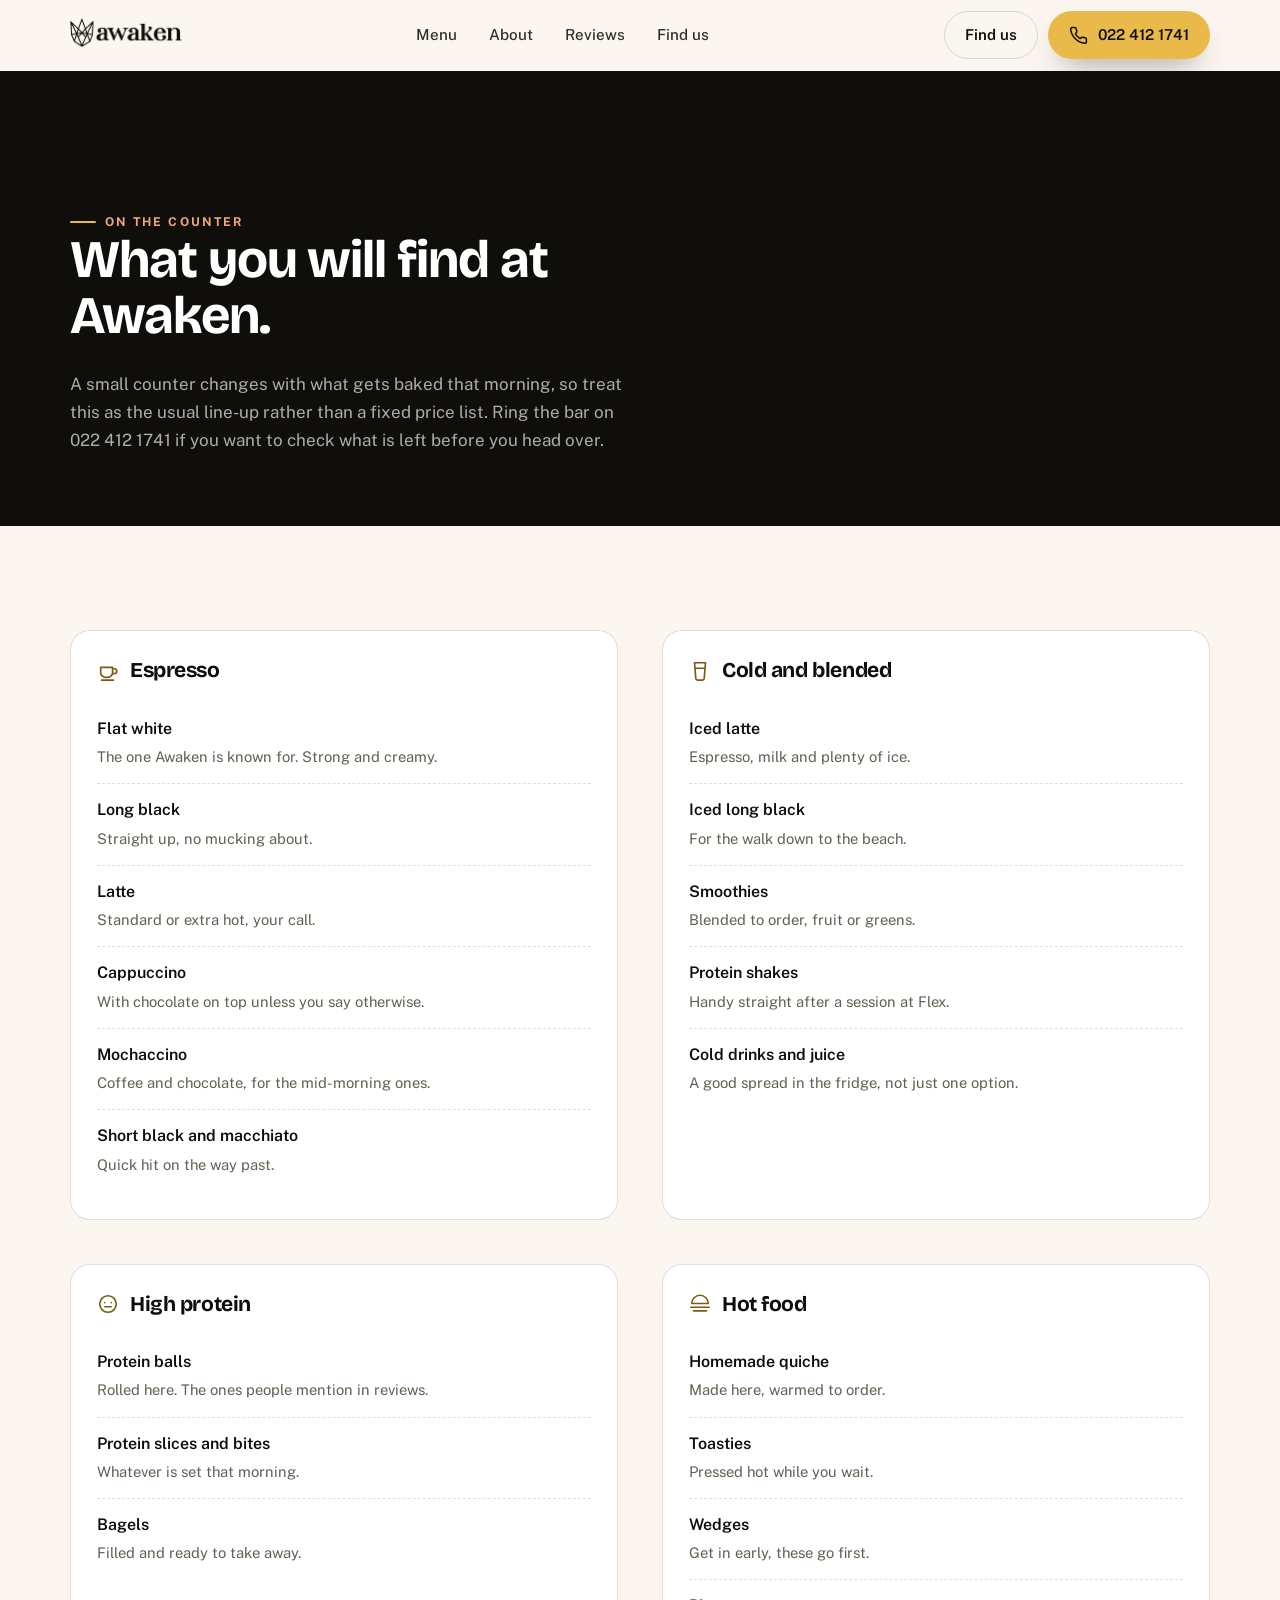
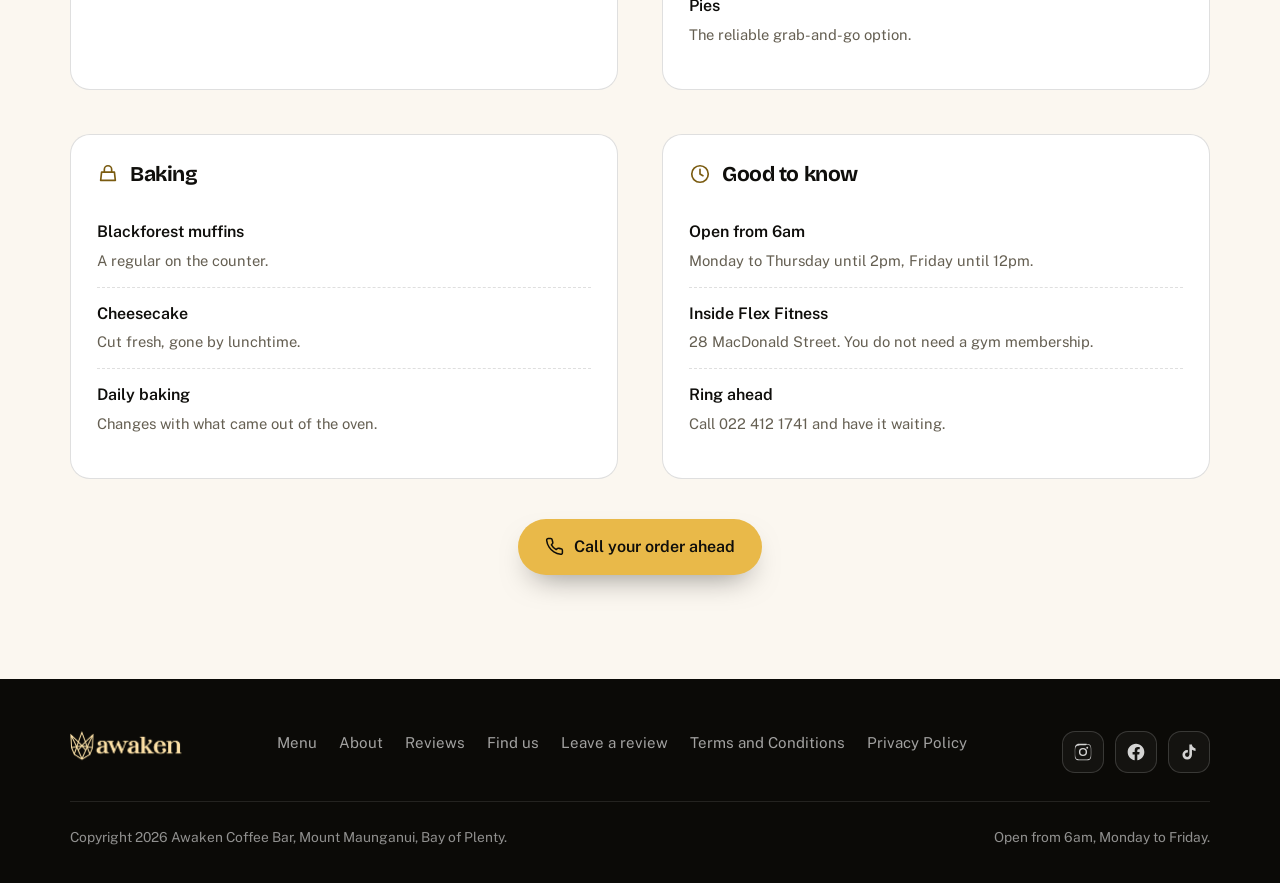
==== commit 42890ad2: "Real photos, gold and black theme, Flight Coffee partner section - Swapped 12 stock photos for Awake" ====
--- a/menu.html
+++ b/menu.html
@@ -10,7 +10,7 @@
 <meta property="og:type" content="website">
 <meta property="og:title" content="Menu | Awaken Coffee Bar, Mount Maunganui">
 <meta property="og:description" content="Coffee, cold drinks, smoothies, protein balls, quiche and baking made in-house. Open from 6am weekdays.">
-<meta property="og:image" content="https://images.unsplash.com/photo-1442512595331-e89e73853f31?auto=format&fit=crop&w=1200&q=80">
+<meta property="og:image" content="https://awaken-coffee-bar-demo.vercel.app/img/interior-wide.webp">
 
 <link rel="icon" href="data:image/svg+xml,%3Csvg xmlns='http://www.w3.org/2000/svg' viewBox='0 0 64 64'%3E%3Crect width='64' height='64' rx='16' fill='%2316110D'/%3E%3Cpath d='M16 24h26v12a11 11 0 0 1-11 11h-4a11 11 0 0 1-11-11V24Zm26 3h4a5 5 0 0 1 0 10h-4M18 54h26' fill='none' stroke='%23D2501C' stroke-width='4' stroke-linecap='round' stroke-linejoin='round'/%3E%3C/svg%3E">
 <link rel="preconnect" href="https://fonts.googleapis.com">
@@ -21,15 +21,12 @@
 </head>
 <body>
 
-<div id="intro"><div class="intro-mark">Awaken <span>Coffee Bar</span><small>The counter</small></div></div>
+<div id="intro"><div class="intro-mark"><img src="img/awaken-logo.png" alt="Awaken Coffee Bar" width="900" height="274"><small>Mount Maunganui</small></div></div>
 
 <header class="nav">
   <div class="wrap nav-in">
     <a class="brand" href="index.html" aria-label="Awaken Coffee Bar home">
-      <span class="brand-dot" aria-hidden="true">
-        <svg viewBox="0 0 24 24" fill="none" stroke="currentColor" stroke-width="1.9" stroke-linecap="round" stroke-linejoin="round"><path d="M4 8h13v5.5A5.5 5.5 0 0 1 11.5 19h-2A5.5 5.5 0 0 1 4 13.5V8Z"/><path d="M17 9.5h1.8a2.7 2.7 0 0 1 0 5.4H17"/><path d="M5 22h13"/><path d="M8.5 2.5c-.8 1 0 1.9 0 2.9"/><path d="M12.8 2.5c-.8 1 0 1.9 0 2.9"/></svg>
-      </span>
-      <span class="brand-txt">Awaken Coffee Bar<small>Mount Maunganui</small></span>
+      <img class="brand-logo" src="img/awaken-logo.png" alt="Awaken Coffee Bar" width="900" height="274">
     </a>
     <nav class="nav-links" aria-label="Primary">
       <a href="index.html#menu">Menu</a>
@@ -164,10 +161,7 @@
   <div class="wrap">
     <div class="foot-top">
       <a class="brand" href="index.html">
-        <span class="brand-dot" style="background:rgba(255,255,255,.07);" aria-hidden="true">
-          <svg viewBox="0 0 24 24" fill="none" stroke="currentColor" stroke-width="1.9" stroke-linecap="round" stroke-linejoin="round"><path d="M4 8h13v5.5A5.5 5.5 0 0 1 11.5 19h-2A5.5 5.5 0 0 1 4 13.5V8Z"/><path d="M17 9.5h1.8a2.7 2.7 0 0 1 0 5.4H17"/><path d="M5 22h13"/></svg>
-        </span>
-        <span class="brand-txt">Awaken Coffee Bar<small>28 MacDonald Street, Mount Maunganui</small></span>
+        <img class="brand-logo" src="img/awaken-logo.png" alt="Awaken Coffee Bar" width="900" height="274">
       </a>
       <nav class="foot-links" aria-label="Footer">
         <a href="index.html#menu">Menu</a>
--- a/assets/styles.css
+++ b/assets/styles.css
@@ -2,16 +2,19 @@
    Archetype: Fresh  |  Type: Bricolage Grotesque + Public Sans */
 
 :root{
-  --ink:#16110D;
-  --ink-soft:#3B322B;
-  --muted:#6E635A;
-  --bone:#FBF6EF;
-  --bone-deep:#F3EAE0;
+  --ink:#0F0E0B;
+  --ink-soft:#332F26;
+  --muted:#655F52;
+  --bone:#FBF7F0;
+  --bone-deep:#F2EBDF;
   --white:#FFFFFF;
-  --line:rgba(22,17,13,.12);
-  --accent:#D2501C;
-  --accent-deep:#B44115;
-  --accent-wash:rgba(210,80,28,.10);
+  --line:rgba(15,14,11,.13);
+  /* gold and black, taken off the awaken wordmark */
+  --gold-light:#FDDEA2;   /* the logo gold, for text and marks on black */
+  --accent:#E9B949;       /* fills and buttons, black text sits on this at 10.6:1 */
+  --accent-deep:#C99A2B;
+  --accent-ink:#7A5B10;   /* the only gold that passes as text on cream */
+  --accent-wash:rgba(233,185,73,.14);
   --radius:20px;
   --radius-sm:14px;
   --radius-lg:28px;
@@ -67,7 +70,7 @@
   display:inline-flex;align-items:center;gap:9px;
   font-family:"Public Sans",sans-serif;
   font-size:.76rem;font-weight:700;letter-spacing:.17em;text-transform:uppercase;
-  color:var(--accent);margin:0 0 16px;
+  color:var(--accent-ink);margin:0 0 16px;
 }
 .eyebrow::before{content:"";width:26px;height:2px;background:var(--accent);border-radius:2px;flex:none;}
 
@@ -88,10 +91,10 @@
   transition:transform .25s var(--ease),background .25s var(--ease),box-shadow .25s var(--ease),color .25s var(--ease);
 }
 .btn svg{width:19px;height:19px;flex:none;}
-.btn-primary{background:var(--accent);color:#fff;box-shadow:0 14px 30px -14px rgba(210,80,28,.75);}
+.btn-primary{background:var(--accent);color:var(--ink);box-shadow:0 14px 30px -14px rgba(15,14,11,.5);}
 .btn-primary:hover{background:var(--accent-deep);transform:translateY(-2px);}
 .btn-dark{background:var(--ink);color:#fff;}
-.btn-dark:hover{background:#241b15;transform:translateY(-2px);}
+.btn-dark:hover{background:#26221a;transform:translateY(-2px);}
 .btn-ghost{background:transparent;border-color:var(--line);color:var(--ink);}
 .btn-ghost:hover{border-color:var(--ink);transform:translateY(-2px);}
 .btn-glass{background:rgba(255,255,255,.14);color:#fff;border-color:rgba(255,255,255,.34);backdrop-filter:blur(8px);-webkit-backdrop-filter:blur(8px);}
@@ -113,7 +116,7 @@
   color:#fff;text-align:center;
   animation:introUp .9s var(--ease) both;
 }
-.intro-mark span{color:var(--accent);}
+.intro-mark span{color:var(--gold-light);}
 .intro-mark small{
   display:block;margin-top:12px;
   font-family:"Public Sans",sans-serif;font-size:.72rem;font-weight:600;
@@ -134,7 +137,7 @@
 .brand{display:flex;align-items:center;gap:11px;text-decoration:none;flex:0 1 auto;min-width:0;}
 .brand-dot{
   width:38px;height:38px;border-radius:12px;flex:none;
-  background:var(--ink);display:grid;place-items:center;color:var(--accent);
+  background:var(--ink);display:grid;place-items:center;color:var(--gold-light);
 }
 .brand-dot svg{width:21px;height:21px;}
 .brand-txt{font-family:"Bricolage Grotesque",sans-serif;font-weight:800;font-size:1.02rem;letter-spacing:-.02em;color:var(--ink);line-height:1.15;}
@@ -145,7 +148,7 @@
   text-decoration:none;color:var(--ink-soft);font-size:.95rem;font-weight:500;
   padding:10px 13px;border-radius:999px;transition:color .2s,background .2s;
 }
-.nav-links a:hover{color:var(--accent);background:var(--accent-wash);}
+.nav-links a:hover{color:var(--accent-ink);background:var(--accent-wash);}
 .nav-cta{display:flex;align-items:center;gap:10px;}
 .nav-cta .btn{min-height:46px;padding:11px 20px;font-size:.94rem;}
 
@@ -160,7 +163,7 @@
 /* ---------- hero ---------- */
 .hero{
   position:relative;
-  background:#16110D;
+  background:#0F0E0B;
   min-height:clamp(600px,94svh,860px);
   display:flex;align-items:flex-end;
   overflow:hidden;
@@ -178,10 +181,10 @@
   background:linear-gradient(180deg,rgba(22,17,13,.62) 0%,rgba(22,17,13,.46) 38%,rgba(22,17,13,.86) 100%);
 }
 .hero-in{position:relative;z-index:2;width:100%;padding:120px 0 clamp(40px,6vw,68px);}
-.hero .eyebrow{color:#F0A57F;}
-.hero .eyebrow::before{background:#F0A57F;}
+.hero .eyebrow{color:var(--gold-light);}
+.hero .eyebrow::before{background:var(--accent);}
 .hero h1{color:#fff;max-width:15ch;text-shadow:0 2px 30px rgba(0,0,0,.32);}
-.hero h1 em{font-style:normal;color:#F2A075;}
+.hero h1 em{font-style:normal;color:var(--gold-light);}
 .hero-sub{
   color:rgba(255,255,255,.86);font-size:clamp(1rem,2.1vw,1.16rem);
   max-width:52ch;margin-bottom:26px;
@@ -198,7 +201,7 @@
   min-height:132px;
 }
 .hero-quote .stars{display:flex;gap:3px;margin-bottom:9px;}
-.hero-quote .stars svg{width:15px;height:15px;color:#F5B24A;}
+.hero-quote .stars svg{width:15px;height:15px;color:var(--accent);}
 .hq-text{
   color:#fff;font-size:.98rem;line-height:1.55;margin:0 0 9px;
   transition:opacity .55s var(--ease),transform .55s var(--ease);
@@ -232,7 +235,7 @@
   overflow:hidden;display:flex;flex-direction:column;
   transition:transform .35s var(--ease),box-shadow .35s var(--ease),border-color .35s var(--ease);
 }
-.card:hover{transform:translateY(-5px);box-shadow:var(--shadow-lift);border-color:rgba(210,80,28,.35);}
+.card:hover{transform:translateY(-5px);box-shadow:var(--shadow-lift);border-color:rgba(233,185,73,.35);}
 .card-img{position:relative;aspect-ratio:4/3;overflow:hidden;background:var(--bone-deep);}
 .card-img img{width:100%;height:100%;object-fit:cover;transition:transform .7s var(--ease);}
 .card:hover .card-img img{transform:scale(1.06);}
@@ -253,7 +256,7 @@
 .about-media img{width:100%;aspect-ratio:4/3;object-fit:cover;border-radius:var(--radius-lg);}
 .corner-tag{
   position:absolute;right:-6px;bottom:-18px;
-  background:var(--accent);color:#fff;border-radius:var(--radius-sm);
+  background:var(--accent);color:var(--ink);border-radius:var(--radius-sm);
   padding:16px 20px;box-shadow:var(--shadow);max-width:200px;
 }
 .corner-tag strong{display:block;font-family:"Bricolage Grotesque",sans-serif;font-size:1.35rem;line-height:1;margin-bottom:5px;}
@@ -261,7 +264,7 @@
 
 .checks{list-style:none;padding:0;margin:24px 0 28px;display:grid;gap:13px;}
 .checks li{display:flex;gap:12px;align-items:flex-start;font-size:1rem;color:var(--ink-soft);}
-.checks svg{width:21px;height:21px;flex:none;color:var(--accent);margin-top:2px;}
+.checks svg{width:21px;height:21px;flex:none;color:var(--accent-ink);margin-top:2px;}
 .checks strong{color:var(--ink);font-weight:600;}
 
 /* ---------- gallery (masonry, natural ratios) ---------- */
@@ -291,7 +294,7 @@
 .crew-card h3{margin-bottom:.3em;}
 .crew-role{
   display:block;font-size:.74rem;font-weight:700;letter-spacing:.16em;
-  text-transform:uppercase;color:var(--accent);margin-bottom:12px;
+  text-transform:uppercase;color:var(--accent-ink);margin-bottom:12px;
 }
 .crew-card p{color:var(--muted);font-size:.95rem;margin-bottom:0;}
 .badge{
@@ -305,7 +308,7 @@
 .rev-score{display:flex;align-items:center;gap:14px;}
 .rev-score .big{font-family:"Bricolage Grotesque",sans-serif;font-size:2.9rem;font-weight:800;color:var(--ink);line-height:1;}
 .stars{display:flex;gap:3px;}
-.stars svg{width:17px;height:17px;color:#F5B24A;}
+.stars svg{width:17px;height:17px;color:var(--accent);}
 .rev-score small{display:block;color:var(--muted);font-size:.88rem;margin-top:5px;}
 .reviews{display:grid;grid-template-columns:repeat(3,1fr);gap:20px;}
 .review{
@@ -336,28 +339,28 @@
 .leave h2{margin-bottom:.35em;max-width:18ch;}
 .leave p{color:rgba(255,255,255,.65);margin-bottom:0;max-width:46ch;}
 .leave-glyph{
-  width:54px;height:54px;border-radius:16px;background:rgba(210,80,28,.18);
-  color:var(--accent);display:grid;place-items:center;margin-bottom:20px;
+  width:54px;height:54px;border-radius:16px;background:rgba(233,185,73,.18);
+  color:var(--gold-light);display:grid;place-items:center;margin-bottom:20px;
 }
 .leave-glyph svg{width:26px;height:26px;}
 
 /* ---------- contact ---------- */
 .contact{background:var(--ink);color:rgba(255,255,255,.74);}
 .contact h2{color:#fff;}
-.contact .eyebrow{color:#F0A57F;}
-.contact .eyebrow::before{background:#F0A57F;}
+.contact .eyebrow{color:var(--gold-light);}
+.contact .eyebrow::before{background:var(--gold-light);}
 .contact-grid{display:grid;grid-template-columns:1.05fr .95fr;gap:clamp(30px,5vw,64px);align-items:start;}
 .info-rows{list-style:none;padding:0;margin:26px 0 0;display:grid;gap:4px;}
 .info-rows li{display:flex;gap:15px;align-items:flex-start;padding:15px 0;border-bottom:1px solid rgba(255,255,255,.10);}
 .info-rows li:last-child{border-bottom:0;}
 .info-ic{
   width:42px;height:42px;flex:none;border-radius:12px;
-  background:rgba(255,255,255,.07);color:#F2A075;display:grid;place-items:center;
+  background:rgba(255,255,255,.07);color:var(--gold-light);display:grid;place-items:center;
 }
 .info-ic svg{width:19px;height:19px;}
 .info-rows strong{display:block;color:#fff;font-size:.74rem;font-weight:700;letter-spacing:.15em;text-transform:uppercase;margin-bottom:4px;}
 .info-rows a,.info-rows span{color:rgba(255,255,255,.8);text-decoration:none;font-size:1rem;line-height:1.5;}
-.info-rows a:hover{color:#F2A075;}
+.info-rows a:hover{color:var(--gold-light);}
 .hours-line{display:flex;justify-content:space-between;gap:16px;max-width:290px;font-size:.97rem;color:rgba(255,255,255,.8);}
 .hours-line span:last-child{color:#fff;font-weight:500;}
 
@@ -375,7 +378,7 @@
   display:grid;place-items:center;color:rgba(255,255,255,.82);
   transition:background .25s var(--ease),color .25s var(--ease),transform .25s var(--ease),border-color .25s var(--ease);
 }
-.socials a:hover{background:var(--accent);border-color:var(--accent);color:#fff;transform:translateY(-3px);}
+.socials a:hover{background:var(--accent);border-color:var(--accent);color:var(--ink);transform:translateY(-3px);}
 .socials svg{width:20px;height:20px;}
 .socials-label{font-size:.74rem;font-weight:700;letter-spacing:.16em;text-transform:uppercase;color:rgba(255,255,255,.45);margin:30px 0 0;}
 
@@ -383,19 +386,19 @@
 .map-sec{background:var(--ink);padding-top:0;}
 .map-frame{
   width:100%;border-radius:var(--radius-lg);overflow:hidden;
-  border:1px solid rgba(255,255,255,.12);background:#241b15;
+  border:1px solid rgba(255,255,255,.12);background:#26221a;
   line-height:0;
 }
 .map-frame iframe{width:100%;height:420px;border:0;display:block;filter:grayscale(.18) contrast(1.02);}
 
 /* ---------- footer ---------- */
-.foot{background:#0F0B08;color:rgba(255,255,255,.55);padding:52px 0 34px;}
+.foot{background:#0B0A07;color:rgba(255,255,255,.55);padding:52px 0 34px;}
 .foot-top{display:flex;flex-wrap:wrap;gap:26px;justify-content:space-between;align-items:flex-start;padding-bottom:28px;border-bottom:1px solid rgba(255,255,255,.1);}
 .foot .brand-txt{color:#fff;}
 .foot .brand-txt small{color:rgba(255,255,255,.42);}
 .foot-links{display:flex;flex-wrap:wrap;gap:8px 22px;}
 .foot-links a{color:rgba(255,255,255,.62);text-decoration:none;font-size:.94rem;}
-.foot-links a:hover{color:#F2A075;}
+.foot-links a:hover{color:var(--gold-light);}
 .foot-bot{display:flex;flex-wrap:wrap;gap:14px;justify-content:space-between;align-items:center;padding-top:24px;font-size:.86rem;}
 .foot-bot p{margin:0;}
 .foot .socials{margin-top:0;}
@@ -412,7 +415,7 @@
 .prose ul{padding-left:20px;margin-bottom:1.3em;}
 .prose li{margin-bottom:.5em;}
 .note{
-  background:var(--accent-wash);border:1px solid rgba(210,80,28,.24);
+  background:var(--accent-wash);border:1px solid rgba(233,185,73,.24);
   border-radius:var(--radius-sm);padding:18px 20px;font-size:.95rem;color:var(--ink-soft);
 }
 
@@ -420,7 +423,7 @@
 .menu-groups{display:grid;grid-template-columns:repeat(2,1fr);gap:clamp(26px,4vw,44px);}
 .menu-group{background:var(--white);border:1px solid var(--line);border-radius:var(--radius);padding:28px 26px;}
 .menu-group h3{display:flex;align-items:center;gap:11px;margin-bottom:1em;}
-.menu-group h3 svg{width:22px;height:22px;color:var(--accent);flex:none;}
+.menu-group h3 svg{width:22px;height:22px;color:var(--accent-ink);flex:none;}
 .menu-list{list-style:none;padding:0;margin:0;}
 .menu-list li{padding:13px 0;border-bottom:1px dashed var(--line);}
 .menu-list li:last-child{border-bottom:0;}
@@ -495,3 +498,52 @@
   *,*::before,*::after{animation-duration:.01ms !important;animation-iteration-count:1 !important;transition-duration:.01ms !important;scroll-behavior:auto !important;}
   .rv{opacity:1;transform:none;}
 }
+
+
+/* ---------- real wordmark ---------- */
+.brand-logo{height:34px;width:auto;display:block;}
+.site-foot .brand-logo{height:38px;}
+@media (max-width:560px){.brand-logo{height:28px;}}
+.intro-mark img{width:min(280px,64vw);height:auto;margin:0 auto 10px;display:block;}
+
+/* ---------- Flight Coffee, the roastery they pour ---------- */
+.flight-sticker{
+  position:absolute;z-index:4;right:clamp(18px,4vw,56px);top:clamp(96px,15vh,150px);
+  display:block;width:clamp(132px,13vw,168px);padding:12px 12px 10px;
+  background:#fff;border-radius:14px;text-decoration:none;
+  transform:rotate(-4deg);transform-origin:center;
+  box-shadow:0 2px 0 rgba(15,14,11,.16),0 24px 44px -16px rgba(15,14,11,.7);
+  transition:transform .45s var(--ease),box-shadow .45s var(--ease);
+}
+.flight-sticker:hover{transform:rotate(-1.5deg) translateY(-4px) scale(1.03);}
+.flight-sticker img{width:100%;height:auto;display:block;}
+.flight-sticker span{
+  display:block;margin-top:8px;padding-top:8px;border-top:1px solid rgba(15,14,11,.12);
+  font-size:10.5px;line-height:1.35;letter-spacing:.05em;text-transform:uppercase;
+  color:#5C564A;text-align:center;
+}
+.flight-sticker span b{color:var(--ink);font-weight:700;}
+@media (max-width:900px){
+  .flight-sticker{position:static;transform:rotate(-3deg);width:152px;margin:0 0 22px;}
+  .flight-sticker:hover{transform:rotate(-3deg) translateY(-3px);}
+}
+
+.flight-sec{padding:clamp(64px,9vw,110px) 0;}
+.flight-grid{display:grid;grid-template-columns:minmax(0,1fr) minmax(0,.85fr);gap:clamp(28px,5vw,64px);align-items:center;}
+.flight-mark{width:clamp(140px,15vw,180px);height:auto;margin-bottom:22px;}
+.flight-sec h2{color:#fff;max-width:16ch;}
+.flight-sec h2 em{font-style:normal;color:var(--gold-light);}
+.flight-sec p{color:rgba(255,255,255,.72);max-width:52ch;margin-bottom:14px;}
+.flight-sec .btn{margin-top:12px;}
+.flight-shots{display:grid;grid-template-columns:1fr 1fr;gap:16px;}
+.flight-shots figure{margin:0;border-radius:var(--radius);overflow:hidden;box-shadow:0 26px 54px -28px rgba(0,0,0,.8);}
+.flight-shots img{width:100%;height:100%;object-fit:cover;aspect-ratio:3/4;display:block;transition:transform .8s var(--ease);}
+.flight-shots figure:hover img{transform:scale(1.05);}
+@media (max-width:880px){
+  .flight-grid{grid-template-columns:1fr;}
+  .flight-shots{max-width:460px;}
+}
+
+/* the wordmark is gold, which disappears on cream, so light grounds get the dark cut */
+.nav .brand-logo{content:url("../img/awaken-logo-dark.png");}
+.nav.solid .brand-logo,.site-foot .brand-logo,.hero .brand-logo{content:url("../img/awaken-logo.png");}
